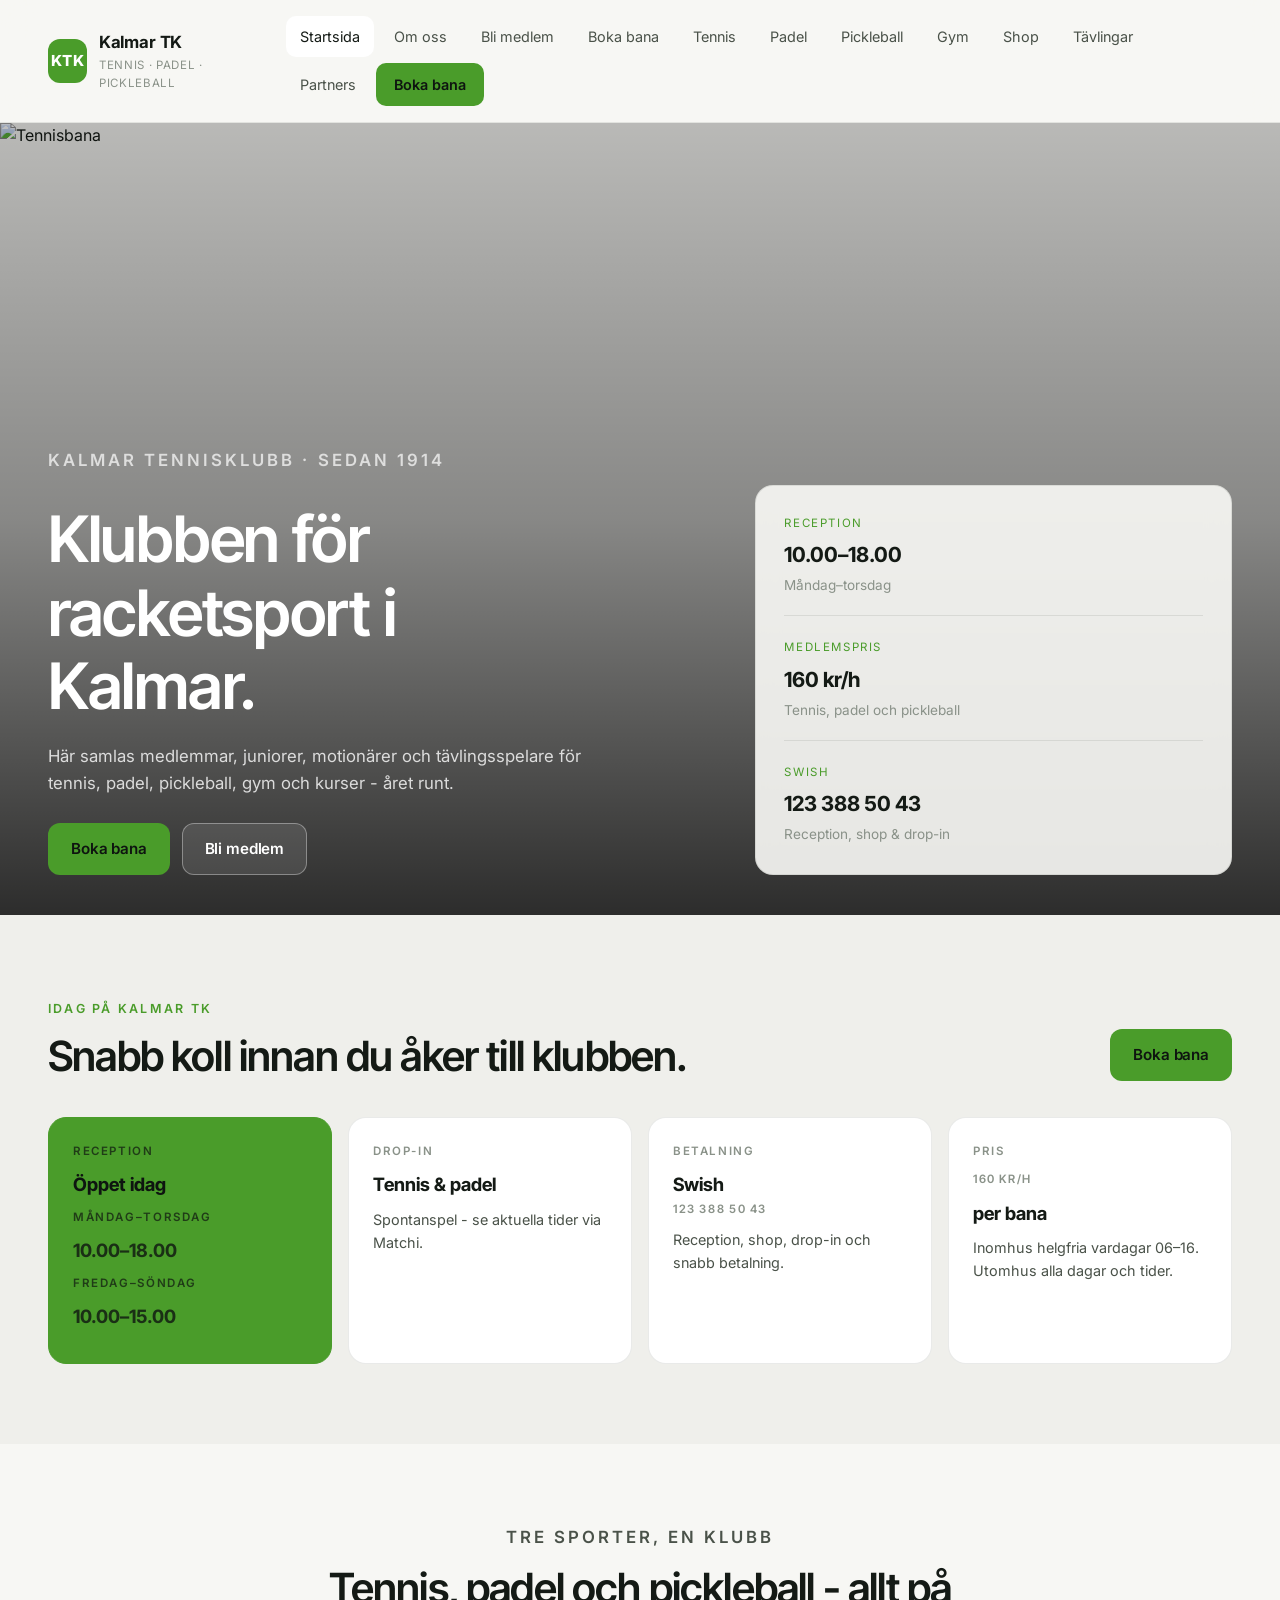
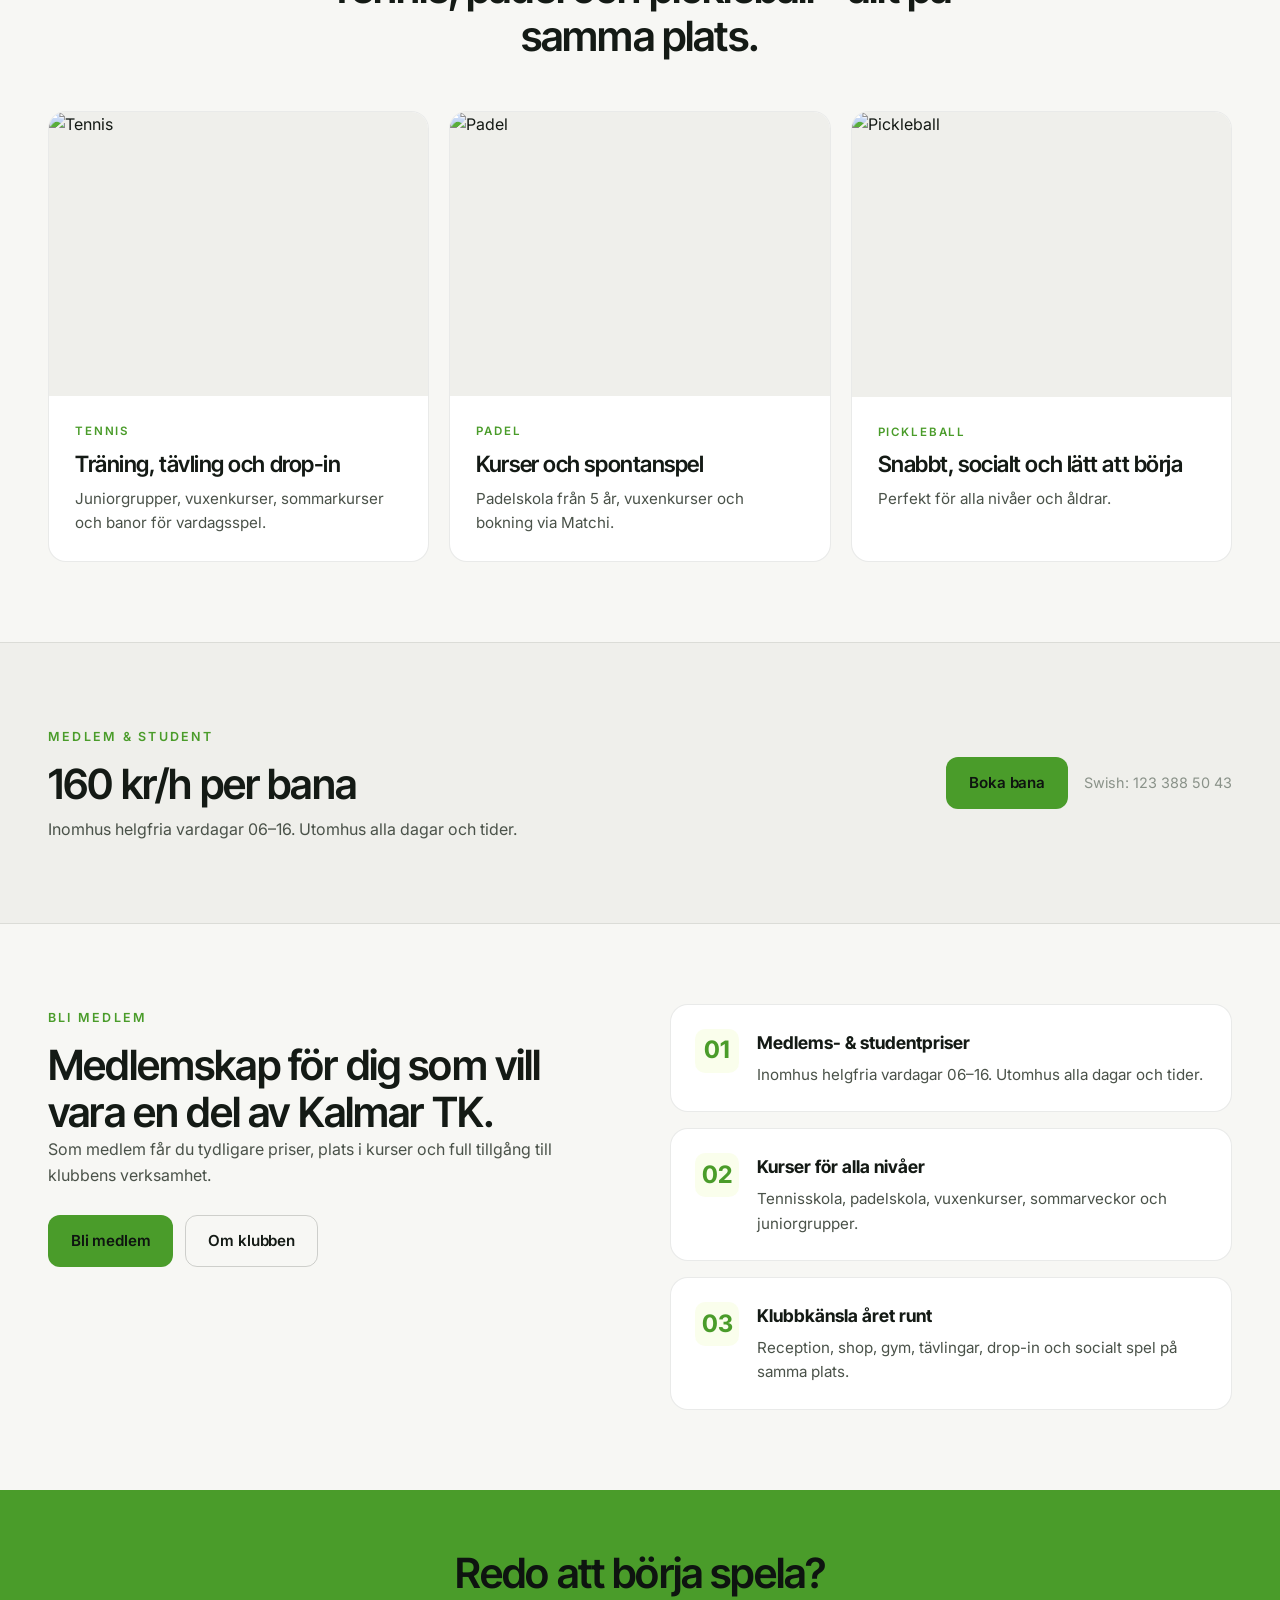
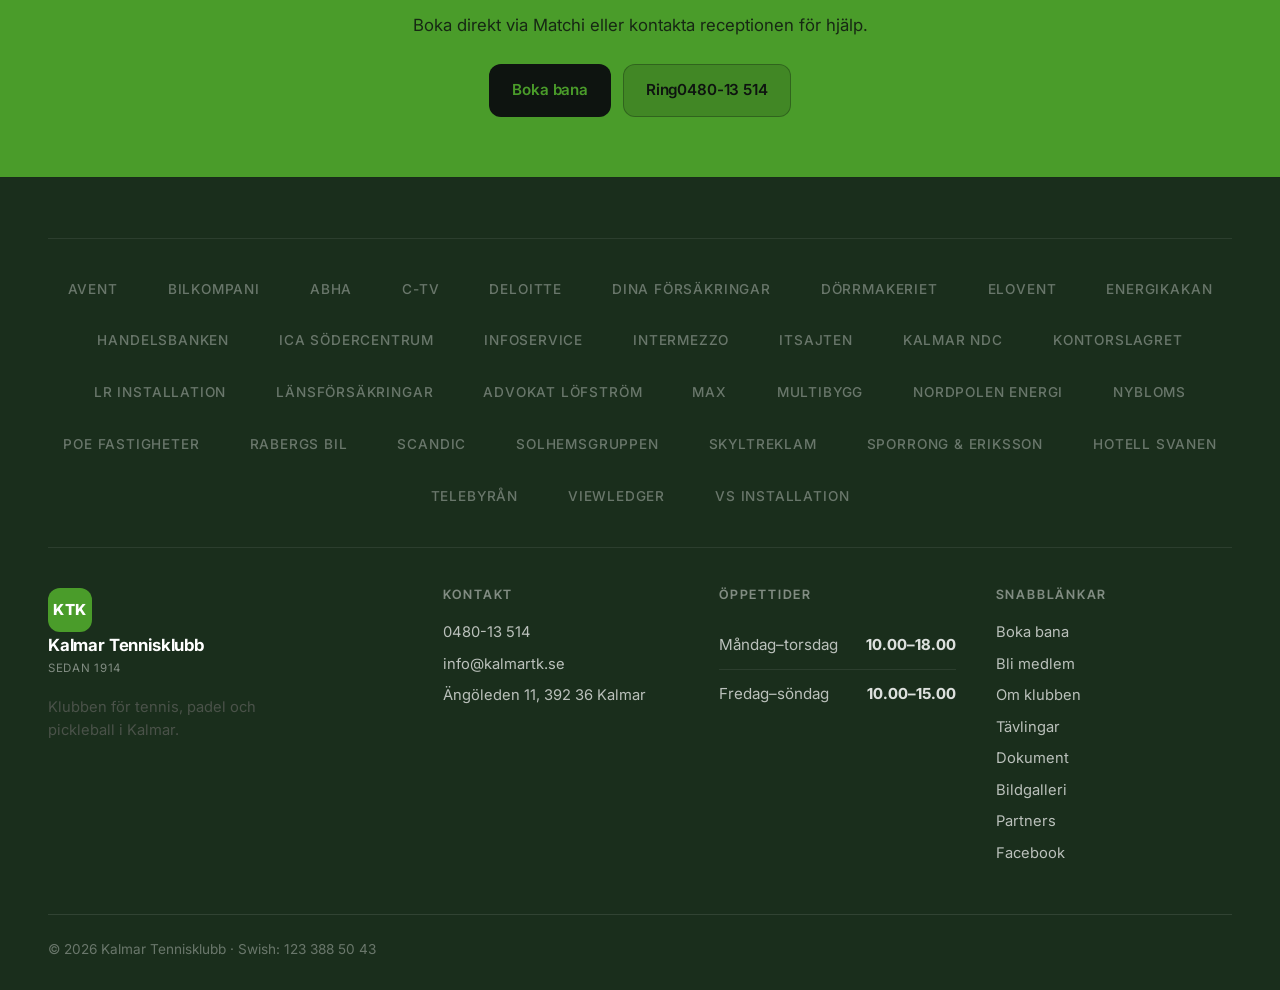
==== index.html @ 9f00d768 "Add files via upload" ====
<!doctype html>
<html lang="sv">
  <head>
    <meta charset="utf-8"/>
    <meta name="viewport" content="width=device-width,initial-scale=1"/>
    <title>Startsida | Kalmar Tennisklubb</title>
    <meta name="description" content="Kalmar Tennisklubb - tennis, padel, pickleball, gym och kurser i Kalmar."/>
    <link rel="preconnect" href="https://fonts.googleapis.com"/>
    <link rel="preconnect" href="https://fonts.gstatic.com" crossorigin/>
    <link href="https://fonts.googleapis.com/css2?family=Inter:wght@400;500;600;700&family=Inter+Tight:wght@500;600;700&display=swap" rel="stylesheet"/>
    <link rel="stylesheet" href="css/styles.css"/>
    <link rel="icon" type="image/svg+xml" href="favicon.svg"/>
    <meta name="theme-color" content="#f7f7f4"/>
    <meta property="og:type" content="website"/>
    <meta property="og:title" content="Startsida"/>
    <meta property="og:description" content="Kalmar Tennisklubb - tennis, padel, pickleball, gym och kurser i Kalmar."/>
    <meta property="og:image" content="og-image.png"/>
    <meta property="og:locale" content="sv_SE"/>
    <meta property="og:site_name" content="Kalmar Tennisklubb"/>
  </head>
  <body data-page="startsida">
    <header class="site-header">
      <a class="brand" href="index.html">
        <span class="brand-mark">KTK</span>
        <span><strong>Kalmar TK</strong><small>Tennis · Padel · Pickleball</small></span>
      </a>
      <button class="menu-button" type="button" aria-label="Öppna meny" aria-expanded="false" data-menu-button>
        <span></span><span></span>
      </button>
      <nav class="main-nav" data-nav>
        <a href="index.html" class="active">Startsida</a>
        <a href="om-oss.html">Om oss</a>
        <a href="bli-medlem.html">Bli medlem</a>
        <a href="boka-bana.html">Boka bana</a>
        <a href="tennis.html">Tennis</a>
        <a href="padel.html">Padel</a>
        <a href="pickleball.html">Pickleball</a>
        <a href="gym.html">Gym</a>
        <a href="shop.html">Shop</a>
        <a href="tavlingar.html">Tävlingar</a>
        <a href="partner.html">Partners</a>
        <a class="nav-cta" href="boka-bana.html">Boka bana</a>
      </nav>
    </header>
    <main>
      <section class="hero">
        <div class="hero-media" aria-hidden="true">
          <img data-hero-bild src="https://images.unsplash.com/photo-1622279457486-62dcc4a431d6?auto=format&fit=crop&w=1800&q=85" alt="Tennisbana"/>
        </div>
        <div class="hero-overlay"></div>
        <div class="hero-inner">
          <div class="hero-copy">
            <p class="eyebrow">Kalmar Tennisklubb · sedan 1914</p>
            <h1 data-hero-rubrik>Klubben för racketsport i Kalmar.</h1>
            <p data-hero-text>Här samlas medlemmar, juniorer, motionärer och tävlingsspelare för tennis, padel, pickleball, gym och kurser - året runt.</p>
            <div class="hero-actions">
              <a class="button primary" href="boka-bana.html">Boka bana</a>
              <a class="button secondary" href="bli-medlem.html">Bli medlem</a>
            </div>
          </div>
          <aside class="booking-panel" aria-label="Snabb information" data-infopaneler>
            <div><span class="panel-label">Reception</span><strong>10.00–18.00</strong><small>Måndag–torsdag</small></div>
            <div><span class="panel-label">Medlemspris</span><strong data-pris>160 kr/h</strong><small>Tennis, padel och pickleball</small></div>
            <div><span class="panel-label">Swish</span><strong data-swish>123 388 50 43</strong><small>Reception, shop &amp; drop-in</small></div>
          </aside>
        </div>
      </section>

      <section class="announcement" data-announcement>
        <span>Aktuellt</span>
        <strong data-announcement-text></strong>
      </section>

      <section class="today">
        <div class="today-inner">
          <div class="today-header">
            <div>
              <p class="eyebrow">Idag på Kalmar TK</p>
              <h2>Snabb koll innan du åker till klubben.</h2>
            </div>
            <a class="button primary" href="boka-bana.html">Boka bana</a>
          </div>
          <div class="today-grid">
            <article class="today-card strong">
              <span>Reception</span>
              <strong>Öppet idag</strong>
              <ul style="list-style:none;padding:0;margin:0;color:rgba(14,20,16,.8)" data-oppettider></ul>
            </article>
            <article class="today-card">
              <span>Drop-in</span>
              <strong>Tennis &amp; padel</strong>
              <p>Spontanspel - se aktuella tider via Matchi.</p>
            </article>
            <article class="today-card">
              <span>Betalning</span>
              <strong>Swish <span data-swish>123 388 50 43</span></strong>
              <p>Reception, shop, drop-in och snabb betalning.</p>
            </article>
            <article class="today-card">
              <span>Pris</span>
              <strong><span data-pris>160 kr/h</span> per bana</strong>
              <p data-pris-beskrivning>Inomhus helgfria vardagar 06–16.</p>
            </article>
          </div>
        </div>
      </section>

      <section>
        <div class="section-inner">
          <div class="section-heading" style="margin:0 auto 50px;text-align:center">
            <p class="eyebrow">Tre sporter, en klubb</p>
            <h2>Tennis, padel och pickleball - allt på samma plats.</h2>
          </div>
        </div>
        <div class="sports-grid">
          <a class="sport-card" href="tennis.html">
            <div class="sport-card-image"><img src="https://images.unsplash.com/photo-1595435934249-5df7ed86e1c0?auto=format&fit=crop&w=900&q=85" alt="Tennis"/></div>
            <div class="sport-card-body"><span>Tennis</span><h3>Träning, tävling och drop-in</h3><p>Juniorgrupper, vuxenkurser, sommarkurser och banor för vardagsspel.</p></div>
          </a>
          <a class="sport-card" href="padel.html">
            <div class="sport-card-image"><img src="https://images.unsplash.com/photo-1652363722833-5095aac4479e?auto=format&fit=crop&w=900&q=85" alt="Padel"/></div>
            <div class="sport-card-body"><span>Padel</span><h3>Kurser och spontanspel</h3><p>Padelskola från 5 år, vuxenkurser och bokning via Matchi.</p></div>
          </a>
          <a class="sport-card" href="pickleball.html">
            <div class="sport-card-image"><img src="https://images.unsplash.com/photo-1697469775498-1db6ed91d4f0?auto=format&fit=crop&w=900&q=85" alt="Pickleball"/></div>
            <div class="sport-card-body"><span>Pickleball</span><h3>Snabbt, socialt och lätt att börja</h3><p>Perfekt för alla nivåer och åldrar.</p></div>
          </a>
        </div>
      </section>

      <section class="prices">
        <div class="prices-inner">
          <div>
            <p class="eyebrow">Medlem &amp; student</p>
            <h2 style="margin-bottom:8px"><span data-pris>160 kr/h</span> per bana</h2>
            <p style="color:var(--ink-muted);margin:0" data-pris-beskrivning>Inomhus helgfria vardagar 06–16. Utomhus alla dagar och tider.</p>
          </div>
          <div class="price-actions">
            <a class="button primary" href="boka-bana.html">Boka bana</a>
            <span>Swish: <span data-swish>123 388 50 43</span></span>
          </div>
        </div>
      </section>

      <section>
        <div class="section-inner">
          <div class="two-col">
            <div>
              <p class="eyebrow">Bli medlem</p>
              <h2>Medlemskap för dig som vill vara en del av Kalmar TK.</h2>
              <p style="color:var(--ink-muted)">Som medlem får du tydligare priser, plats i kurser och full tillgång till klubbens verksamhet.</p>
              <div class="hero-actions">
                <a class="button primary" href="bli-medlem.html">Bli medlem</a>
                <a class="button outline" href="om-oss.html">Om klubben</a>
              </div>
            </div>
            <div class="benefit-list">
              <article><span>01</span><div><strong>Medlems- &amp; studentpriser</strong><p data-pris-beskrivning>160 kr/h per bana på utvalda tider.</p></div></article>
              <article><span>02</span><div><strong>Kurser för alla nivåer</strong><p>Tennisskola, padelskola, vuxenkurser, sommarveckor och juniorgrupper.</p></div></article>
              <article><span>03</span><div><strong>Klubbkänsla året runt</strong><p>Reception, shop, gym, tävlingar, drop-in och socialt spel på samma plats.</p></div></article>
            </div>
          </div>
        </div>
      </section>

      <section class="cta-strip">
        <div class="cta-strip-inner">
          <h2>Redo att börja spela?</h2>
          <p>Boka direkt via Matchi eller kontakta receptionen för hjälp.</p>
          <div class="hero-actions" style="justify-content:center">
            <a class="button dark" href="boka-bana.html">Boka bana</a>
            <a class="button" style="background:rgba(14,20,16,.15);color:#0e1410;border:1px solid rgba(14,20,16,.3)" href="tel:048013514">Ring <span data-telefon>0480-13 514</span></a>
          </div>
        </div>
      </section>
    </main>
    <footer class="footer">
      <div class="partners-strip"><span>Avent</span><span>Bilkompani</span><span>ABHA</span><span>C-TV</span>
<span>Deloitte</span><span>Dina Försäkringar</span><span>Dörrmakeriet</span><span>Elovent</span>
<span>Energikakan</span><span>Handelsbanken</span><span>ICA Södercentrum</span><span>Infoservice</span>
<span>Intermezzo</span><span>ITsajten</span><span>Kalmar NDC</span><span>Kontorslagret</span>
<span>LR Installation</span><span>Länsförsäkringar</span><span>Advokat Löfström</span><span>MAX</span>
<span>Multibygg</span><span>Nordpolen Energi</span><span>Nybloms</span><span>POE Fastigheter</span>
<span>Rabergs Bil</span><span>Scandic</span><span>Solhemsgruppen</span><span>Skyltreklam</span>
<span>Sporrong &amp; Eriksson</span><span>Hotell Svanen</span><span>Telebyrån</span>
<span>Viewledger</span><span>VS Installation</span></div>
      <div class="footer-inner">
        <div class="footer-col">
          <a class="brand" href="index.html" style="margin-bottom:18px">
            <span class="brand-mark">KTK</span>
            <span><strong>Kalmar Tennisklubb</strong><small>Sedan 1914</small></span>
          </a>
          <p style="color:var(--ink-muted);font-size:.92rem;max-width:30ch">Klubben för tennis, padel och pickleball i Kalmar.</p>
        </div>
        <div class="footer-col">
          <h4>Kontakt</h4>
          <a href="tel:048013514" data-telefon>0480-13 514</a>
          <a href="mailto:info@kalmartk.se" data-epost>info@kalmartk.se</a>
          <p data-adress>Ängöleden 11, 392 36 Kalmar</p>
        </div>
        <div class="footer-col">
          <h4>Öppettider</h4>
          <ul class="hours-list" data-oppettider style="list-style:none;padding:0;margin:0"></ul>
        </div>
        <div class="footer-col">
          <h4>Snabblänkar</h4>
          <a href="boka-bana.html">Boka bana</a>
          <a href="bli-medlem.html">Bli medlem</a>
          <a href="om-oss.html">Om klubben</a>
          <a href="tavlingar.html">Tävlingar</a>
          <a href="dokument.html">Dokument</a>
          <a href="galleri.html">Bildgalleri</a>
          <a href="partner.html">Partners</a>
          <a href="https://www.facebook.com/KalmarTennisklubb" target="_blank" rel="noreferrer">Facebook</a>
        </div>
      </div>
      <div class="footer-bottom">
        <span>© 2026 Kalmar Tennisklubb · Swish: <span data-swish>123 388 50 43</span></span>
      </div>
    </footer>
    <script src="js/script.js"></script>
  </body>
</html>
---- css/styles.css ----
/* =========================================================
   Kalmar Tennisklubb - Designpaket 2026
   Stilmall för alla sidor
   ========================================================= */

:root {
  --bg: #f7f7f4;
  --bg-elev: #efefeb;
  --bg-card: #ffffff;
  --ink: #141a15;
  --ink-muted: #4a5249;
  --ink-dim: #8a9289;
  --accent: #4a9c2a;
  --accent-dark: #3a7d1e;
  --line: rgba(20, 26, 21, 0.09);
  --line-strong: rgba(20, 26, 21, 0.18);
  --radius: 18px;
  --radius-sm: 12px;
  --shadow: 0 30px 60px -30px rgba(0, 0, 0, 0.6);
  --max: 1280px;
  --space: clamp(20px, 4vw, 48px);
  --font: "Inter", "Helvetica Neue", system-ui, -apple-system, sans-serif;
  --font-display: "Inter Tight", "Inter", system-ui, sans-serif;
}

* {
  box-sizing: border-box;
}

html {
  scroll-behavior: smooth;
}

body {
  margin: 0;
  background: var(--bg);
  color: var(--ink);
  font-family: var(--font);
  font-size: 16px;
  line-height: 1.6;
  -webkit-font-smoothing: antialiased;
}

img {
  max-width: 100%;
  display: block;
}

a {
  color: inherit;
  text-decoration: none;
}

h1, h2, h3, h4 {
  font-family: var(--font-display);
  font-weight: 600;
  letter-spacing: -0.02em;
  margin: 0;
  line-height: 1.15;
}

h1 { font-size: clamp(2.2rem, 5vw, 4rem); }
h2 { font-size: clamp(1.7rem, 3.5vw, 2.6rem); }
h3 { font-size: clamp(1.15rem, 2vw, 1.4rem); }

p { margin: 0 0 1em; }

.eyebrow {
  display: inline-block;
  font-size: 0.78rem;
  letter-spacing: 0.18em;
  text-transform: uppercase;
  color: var(--accent);
  margin: 0 0 14px;
  font-weight: 600;
}

.eyebrow.dark { color: var(--ink-muted); }

/* =========================================================
   HEADER / NAV
   ========================================================= */

.site-header {
  position: sticky;
  top: 0;
  z-index: 100;
  background: rgba(247, 247, 244, 0.92);
  backdrop-filter: blur(18px);
  -webkit-backdrop-filter: blur(18px);
  border-bottom: 1px solid var(--line);
  padding: 16px var(--space);
  display: flex;
  align-items: center;
  justify-content: space-between;
  gap: 24px;
}

.brand {
  display: flex;
  align-items: center;
  gap: 12px;
}

.brand-mark {
  width: 44px;
  height: 44px;
  display: grid;
  place-items: center;
  background: var(--accent);
  color: #ffffff;
  font-weight: 800;
  border-radius: 12px;
  font-size: 0.95rem;
  letter-spacing: 0.04em;
}

.brand strong {
  display: block;
  font-size: 1.05rem;
  font-weight: 700;
  letter-spacing: -0.01em;
}

.brand small {
  display: block;
  font-size: 0.72rem;
  color: var(--ink-dim);
  letter-spacing: 0.06em;
  text-transform: uppercase;
}

.main-nav {
  display: flex;
  align-items: center;
  gap: 6px;
  flex-wrap: wrap;
}

.main-nav a {
  padding: 9px 14px;
  font-size: 0.9rem;
  color: var(--ink-muted);
  border-radius: 10px;
  transition: all 0.15s ease;
  white-space: nowrap;
}

.main-nav a:hover {
  color: var(--ink);
  background: var(--bg-card);
}

.main-nav a.active {
  color: var(--ink);
  background: var(--bg-card);
}

.nav-cta {
  background: var(--accent) !important;
  color: #0e1410 !important;
  font-weight: 600;
  padding: 10px 18px !important;
}

.nav-cta:hover {
  background: var(--accent-dark) !important;
}

.menu-button {
  display: none;
  background: transparent;
  border: 1px solid var(--line-strong);
  border-radius: 10px;
  width: 44px;
  height: 44px;
  padding: 0;
  cursor: pointer;
  align-items: center;
  justify-content: center;
  flex-direction: column;
  gap: 5px;
}

.menu-button span {
  display: block;
  width: 20px;
  height: 2px;
  background: var(--ink);
  transition: transform 0.2s;
}

/* =========================================================
   BUTTONS
   ========================================================= */

.button {
  display: inline-flex;
  align-items: center;
  justify-content: center;
  padding: 13px 22px;
  border-radius: 12px;
  font-weight: 600;
  font-size: 0.95rem;
  border: 1px solid transparent;
  cursor: pointer;
  transition: all 0.15s ease;
  letter-spacing: -0.01em;
}

.button.primary {
  background: var(--accent);
  color: #0e1410;
}

.button.primary:hover {
  background: var(--accent-dark);
  transform: translateY(-1px);
}

.button.secondary {
  background: rgba(255, 255, 255, 0.06);
  border-color: var(--line-strong);
  color: var(--ink);
}

.button.secondary:hover {
  background: rgba(255, 255, 255, 0.1);
}

.button.dark {
  background: var(--ink);
  color: #fff;
}

.button.dark:hover {
  background: #333;
}

.button.outline {
  border-color: var(--line-strong);
  color: var(--ink);
}

.button.outline:hover {
  border-color: var(--ink);
}

/* =========================================================
   HERO (huvudbild för förstasidan)
   ========================================================= */

.hero {
  position: relative;
  min-height: 88vh;
  display: flex;
  align-items: flex-end;
  padding: 60px var(--space) 40px;
  overflow: hidden;
}

.hero-media {
  position: absolute;
  inset: 0;
  z-index: 0;
}

.hero-media img {
  width: 100%;
  height: 100%;
  object-fit: cover;
}

.hero-overlay {
  position: absolute;
  inset: 0;
  background: linear-gradient(
    180deg,
    rgba(0, 0, 0, 0.25) 0%,
    rgba(0, 0, 0, 0.45) 50%,
    rgba(0, 0, 0, 0.82) 100%
  );
  z-index: 1;
}

.hero-inner {
  position: relative;
  z-index: 2;
  max-width: var(--max);
  margin: 0 auto;
  width: 100%;
  display: grid;
  grid-template-columns: 1.4fr 1fr;
  gap: 40px;
  align-items: end;
}

.hero-copy h1 {
  margin: 14px 0 20px;
  max-width: 14ch;
  color: #fff;
}

.hero-copy p {
  color: rgba(255, 255, 255, 0.8);
  max-width: 50ch;
  font-size: 1.05rem;
}

.hero-copy .eyebrow {
  color: rgba(255, 255, 255, 0.7);
}

.hero-actions {
  display: flex;
  gap: 12px;
  margin-top: 26px;
  flex-wrap: wrap;
}

.hero .button.secondary {
  background: rgba(255, 255, 255, 0.1);
  border-color: rgba(255, 255, 255, 0.35);
  color: #fff;
}

.hero .button.secondary:hover {
  background: rgba(255, 255, 255, 0.18);
  border-color: rgba(255, 255, 255, 0.5);
}

.booking-panel {
  background: rgba(247, 247, 244, 0.92);
  backdrop-filter: blur(12px);
  border: 1px solid var(--line);
  border-radius: var(--radius);
  padding: 28px;
  display: grid;
  gap: 22px;
}

.booking-panel > div {
  border-bottom: 1px solid var(--line);
  padding-bottom: 18px;
}

.booking-panel > div:last-child {
  border-bottom: 0;
  padding-bottom: 0;
}

.panel-label {
  display: block;
  font-size: 0.72rem;
  letter-spacing: 0.14em;
  text-transform: uppercase;
  color: var(--accent);
  margin-bottom: 6px;
}

.booking-panel strong {
  display: block;
  font-size: 1.3rem;
  margin-bottom: 4px;
  font-family: var(--font-display);
}

.booking-panel small {
  display: block;
  color: var(--ink-dim);
  font-size: 0.85rem;
}

/* =========================================================
   PAGE-HERO (mindre hero för undersidor)
   ========================================================= */

.page-hero {
  padding: 80px var(--space) 60px;
  background: linear-gradient(180deg, var(--bg-elev) 0%, var(--bg) 100%);
  border-bottom: 1px solid var(--line);
}

.page-hero-inner {
  max-width: var(--max);
  margin: 0 auto;
}

.page-hero h1 {
  margin: 14px 0 18px;
  max-width: 18ch;
}

.page-hero p {
  color: var(--ink-muted);
  max-width: 60ch;
  font-size: 1.1rem;
}

/* =========================================================
   SECTIONS
   ========================================================= */

section {
  padding: 80px var(--space);
}

.section-inner {
  max-width: var(--max);
  margin: 0 auto;
}

.section-heading {
  max-width: 700px;
  margin-bottom: 50px;
}

.section-heading h2 {
  margin-bottom: 16px;
}

.section-heading p {
  color: var(--ink-muted);
  font-size: 1.05rem;
}

/* Announcement bar */
.announcement {
  background: var(--accent);
  color: #0e1410;
  padding: 18px var(--space);
  display: flex;
  align-items: center;
  justify-content: center;
  flex-wrap: wrap;
  gap: 16px;
  font-size: 0.95rem;
}

.announcement strong {
  font-weight: 700;
}

.announcement span {
  font-weight: 600;
  letter-spacing: 0.04em;
  text-transform: uppercase;
  font-size: 0.78rem;
  padding: 4px 10px;
  border-radius: 999px;
  border: 1px solid rgba(14, 20, 16, 0.25);
}

.announcement a {
  margin-left: auto;
  text-decoration: underline;
  font-weight: 600;
}

/* Today grid */
.today {
  background: var(--bg-elev);
}

.today-inner {
  max-width: var(--max);
  margin: 0 auto;
}

.today-header {
  display: flex;
  justify-content: space-between;
  align-items: flex-end;
  margin-bottom: 36px;
  gap: 20px;
  flex-wrap: wrap;
}

.today-grid {
  display: grid;
  grid-template-columns: repeat(auto-fit, minmax(230px, 1fr));
  gap: 16px;
}

.today-card {
  background: var(--bg-card);
  border: 1px solid var(--line);
  border-radius: var(--radius);
  padding: 24px;
}

.today-card.strong {
  background: var(--accent);
  color: #0e1410;
  border-color: var(--accent);
}

.today-card span {
  font-size: 0.72rem;
  letter-spacing: 0.14em;
  text-transform: uppercase;
  display: block;
  margin-bottom: 10px;
  color: var(--ink-dim);
  font-weight: 600;
}

.today-card.strong span { color: rgba(14, 20, 16, 0.7); }

.today-card strong {
  display: block;
  font-size: 1.15rem;
  font-family: var(--font-display);
  margin-bottom: 8px;
}

.today-card p {
  color: var(--ink-muted);
  font-size: 0.9rem;
  margin: 0;
}

.today-card.strong p { color: rgba(14, 20, 16, 0.75); }

/* =========================================================
   SPORTS GRID (Tennis/Padel/Pickleball)
   ========================================================= */

.sports-grid {
  max-width: var(--max);
  margin: 0 auto;
  display: grid;
  grid-template-columns: repeat(auto-fit, minmax(280px, 1fr));
  gap: 20px;
}

.sport-card {
  position: relative;
  border-radius: var(--radius);
  overflow: hidden;
  background: var(--bg-card);
  border: 1px solid var(--line);
  transition: transform 0.2s ease, border-color 0.2s ease;
  display: block;
}

.sport-card:hover {
  transform: translateY(-4px);
  border-color: var(--accent);
}

.sport-card-image {
  aspect-ratio: 4/3;
  background: var(--bg-elev);
  overflow: hidden;
}

.sport-card-image img {
  width: 100%;
  height: 100%;
  object-fit: cover;
  transition: transform 0.4s ease;
}

.sport-card:hover .sport-card-image img {
  transform: scale(1.05);
}

.sport-card-image.placeholder {
  display: grid;
  place-items: center;
  color: var(--ink-dim);
  font-size: 0.85rem;
  background: repeating-linear-gradient(
    45deg,
    var(--bg-card),
    var(--bg-card) 10px,
    var(--bg-elev) 10px,
    var(--bg-elev) 20px
  );
}

.sport-card-body {
  padding: 26px;
}

.sport-card-body span {
  font-size: 0.72rem;
  letter-spacing: 0.16em;
  text-transform: uppercase;
  color: var(--accent);
  font-weight: 600;
  display: block;
  margin-bottom: 10px;
}

.sport-card-body h3 {
  margin-bottom: 10px;
}

.sport-card-body p {
  color: var(--ink-muted);
  font-size: 0.95rem;
  margin: 0;
}

/* =========================================================
   MEMBERSHIP / ABOUT / GENERIC TWO-COL
   ========================================================= */

.two-col {
  display: grid;
  grid-template-columns: 1fr 1fr;
  gap: 60px;
  max-width: var(--max);
  margin: 0 auto;
  align-items: start;
}

.benefit-list {
  display: grid;
  gap: 16px;
}

.benefit-list article {
  background: var(--bg-card);
  border: 1px solid var(--line);
  border-radius: var(--radius);
  padding: 24px;
  display: grid;
  grid-template-columns: auto 1fr;
  gap: 18px;
  align-items: start;
}

.benefit-list article span {
  font-family: var(--font-display);
  font-size: 1.5rem;
  font-weight: 700;
  color: var(--accent);
  width: 44px;
  height: 44px;
  display: grid;
  place-items: center;
  background: rgba(201, 240, 74, 0.1);
  border-radius: 10px;
}

.benefit-list strong {
  display: block;
  font-size: 1.1rem;
  font-family: var(--font-display);
  margin-bottom: 6px;
}

.benefit-list p {
  margin: 0;
  color: var(--ink-muted);
  font-size: 0.95rem;
}

/* About facts */
.about-facts {
  display: grid;
  grid-template-columns: repeat(2, 1fr);
  gap: 1px;
  background: var(--line);
  border: 1px solid var(--line);
  border-radius: var(--radius);
  overflow: hidden;
}

.about-facts > div {
  background: var(--bg-card);
  padding: 22px;
}

.about-facts span {
  font-size: 0.72rem;
  letter-spacing: 0.14em;
  text-transform: uppercase;
  color: var(--ink-dim);
  display: block;
  margin-bottom: 6px;
  font-weight: 600;
}

.about-facts strong {
  display: block;
  font-size: 1.05rem;
  font-family: var(--font-display);
}

/* =========================================================
   PRICES / INFO STRIP
   ========================================================= */

.prices {
  background: var(--bg-elev);
  border-top: 1px solid var(--line);
  border-bottom: 1px solid var(--line);
}

.prices-inner {
  max-width: var(--max);
  margin: 0 auto;
  display: flex;
  justify-content: space-between;
  align-items: center;
  gap: 30px;
  flex-wrap: wrap;
}

.price-actions {
  display: flex;
  gap: 16px;
  align-items: center;
  flex-wrap: wrap;
}

.price-actions span {
  color: var(--ink-dim);
  font-size: 0.9rem;
}

/* =========================================================
   COURSES / CARDS
   ========================================================= */

.course-grid {
  display: grid;
  grid-template-columns: repeat(auto-fit, minmax(260px, 1fr));
  gap: 14px;
}

.course-card {
  background: var(--bg-card);
  border: 1px solid var(--line);
  border-radius: var(--radius);
  padding: 22px;
  display: block;
  transition: all 0.15s ease;
}

.course-card:hover {
  border-color: var(--accent);
  transform: translateY(-2px);
}

.course-card span {
  display: inline-block;
  font-size: 0.72rem;
  font-weight: 600;
  letter-spacing: 0.1em;
  text-transform: uppercase;
  padding: 4px 10px;
  border-radius: 999px;
  background: rgba(201, 240, 74, 0.12);
  color: var(--accent);
  margin-bottom: 14px;
}

.course-card strong {
  display: block;
  font-size: 1.05rem;
  font-family: var(--font-display);
  margin-bottom: 6px;
}

.course-card small {
  color: var(--ink-muted);
  font-size: 0.9rem;
}

.course-group {
  margin-bottom: 50px;
}

.course-group:last-child { margin-bottom: 0; }

.course-group-title {
  display: flex;
  align-items: center;
  gap: 14px;
  margin-bottom: 22px;
}

.course-group-title h3 {
  font-size: 1.3rem;
}

.course-group-title .badge {
  font-size: 0.72rem;
  letter-spacing: 0.12em;
  text-transform: uppercase;
  padding: 4px 10px;
  border-radius: 999px;
  background: var(--bg-card);
  color: var(--ink-muted);
  border: 1px solid var(--line);
}

/* =========================================================
   HOURS BOARD
   ========================================================= */

.hours-board {
  max-width: var(--max);
  margin: 0 auto;
  display: grid;
  grid-template-columns: 1.4fr 1fr 1fr;
  gap: 16px;
}

.hours-main, .hours-note {
  background: var(--bg-card);
  border: 1px solid var(--line);
  border-radius: var(--radius);
  padding: 28px;
}

.hours-note.highlight {
  background: var(--accent);
  color: #0e1410;
  border-color: var(--accent);
}

.hours-main span,
.hours-note span {
  font-size: 0.72rem;
  letter-spacing: 0.14em;
  text-transform: uppercase;
  display: block;
  margin-bottom: 14px;
  color: var(--ink-dim);
  font-weight: 600;
}

.hours-note.highlight span { color: rgba(14, 20, 16, 0.7); }

.hours-list {
  list-style: none;
  margin: 0;
  padding: 0;
}

.hours-list li {
  display: flex;
  justify-content: space-between;
  padding: 12px 0;
  border-bottom: 1px solid var(--line);
  font-size: 0.95rem;
}

.hours-list li:last-child { border-bottom: 0; }

.hours-list strong { font-family: var(--font-display); }

.footer .hours-list li {
  color: rgba(255, 255, 255, 0.7);
  border-bottom-color: rgba(255, 255, 255, 0.08);
}

.footer .hours-list strong {
  color: rgba(255, 255, 255, 0.85);
}

.hours-note h3 {
  margin-bottom: 10px;
}

.hours-note p {
  color: var(--ink-muted);
  font-size: 0.95rem;
  margin: 0;
}

.hours-note.highlight p { color: rgba(14, 20, 16, 0.8); }

/* =========================================================
   CONTACT
   ========================================================= */

.contact-grid {
  max-width: var(--max);
  margin: 0 auto;
  display: grid;
  grid-template-columns: 1.2fr 1fr;
  gap: 40px;
}

.contact-info {
  display: grid;
  gap: 20px;
}

.contact-card {
  background: var(--bg-card);
  border: 1px solid var(--line);
  border-radius: var(--radius);
  padding: 28px;
}

.contact-card span {
  font-size: 0.72rem;
  letter-spacing: 0.14em;
  text-transform: uppercase;
  color: var(--accent);
  display: block;
  margin-bottom: 10px;
  font-weight: 600;
}

.contact-card strong {
  display: block;
  font-size: 1.3rem;
  font-family: var(--font-display);
  margin-bottom: 6px;
}

.contact-card p {
  color: var(--ink-muted);
  margin: 0;
}

.contact-card a {
  color: var(--accent);
  text-decoration: none;
}

.contact-card a:hover { text-decoration: underline; }

.map-placeholder {
  background: var(--bg-card);
  border: 1px solid var(--line);
  border-radius: var(--radius);
  min-height: 100%;
  overflow: hidden;
}

.map-placeholder iframe {
  width: 100%;
  height: 100%;
  min-height: 400px;
  border: 0;
  display: block;
}

/* =========================================================
   GYM / SHOP HIGHLIGHTS
   ========================================================= */

.feature-list {
  display: grid;
  grid-template-columns: repeat(auto-fit, minmax(240px, 1fr));
  gap: 16px;
  max-width: var(--max);
  margin: 0 auto;
}

.feature-card {
  background: var(--bg-card);
  border: 1px solid var(--line);
  border-radius: var(--radius);
  padding: 28px;
}

.feature-card > span {
  width: 44px;
  height: 44px;
  background: rgba(201, 240, 74, 0.1);
  border-radius: 12px;
  display: grid;
  place-items: center;
  font-size: 1.3rem;
  margin-bottom: 18px;
}

.feature-card strong {
  display: block;
  font-size: 1.1rem;
  font-family: var(--font-display);
  margin-bottom: 8px;
}

.feature-card p {
  color: var(--ink-muted);
  font-size: 0.95rem;
  margin: 0;
}

/* =========================================================
   CTA STRIP
   ========================================================= */

.cta-strip {
  background: var(--accent);
  color: #0e1410;
  padding: 60px var(--space);
  text-align: center;
}

.cta-strip-inner {
  max-width: 700px;
  margin: 0 auto;
}

.cta-strip h2 {
  margin-bottom: 14px;
}

.cta-strip p {
  font-size: 1.05rem;
  margin-bottom: 26px;
  opacity: 0.85;
}

.cta-strip .button.dark {
  background: #0e1410;
  color: var(--accent);
}

.cta-strip .button.dark:hover {
  background: #000;
}

/* =========================================================
   FOOTER
   ========================================================= */

.footer {
  background: #1a2e1c;
  border-top: 1px solid var(--line);
  padding: 60px var(--space) 30px;
  color: rgba(255, 255, 255, 0.85);
}

.footer-inner {
  max-width: var(--max);
  margin: 0 auto;
  display: grid;
  grid-template-columns: 1.5fr 1fr 1fr 1fr;
  gap: 40px;
  margin-bottom: 40px;
}

.footer-col h4 {
  font-size: 0.8rem;
  letter-spacing: 0.14em;
  text-transform: uppercase;
  color: rgba(255, 255, 255, 0.45);
  margin-bottom: 18px;
  font-weight: 600;
}

.footer-col a,
.footer-col p {
  display: block;
  color: rgba(255, 255, 255, 0.7);
  font-size: 0.92rem;
  margin-bottom: 8px;
  transition: color 0.15s;
}

.footer-col a:hover { color: var(--accent); }

.footer-bottom {
  border-top: 1px solid rgba(255, 255, 255, 0.1);
  padding-top: 24px;
  max-width: var(--max);
  margin: 0 auto;
  display: flex;
  justify-content: space-between;
  align-items: center;
  flex-wrap: wrap;
  gap: 14px;
  color: rgba(255, 255, 255, 0.35);
  font-size: 0.85rem;
}

.partners-strip {
  max-width: var(--max);
  margin: 0 auto;
  padding: 40px 0;
  border-top: 1px solid rgba(255, 255, 255, 0.08);
  border-bottom: 1px solid rgba(255, 255, 255, 0.08);
  display: flex;
  flex-wrap: wrap;
  justify-content: center;
  gap: 30px 50px;
  margin-bottom: 40px;
}

.partners-strip span {
  font-size: 0.85rem;
  letter-spacing: 0.06em;
  color: rgba(255, 255, 255, 0.35);
  text-transform: uppercase;
  font-weight: 500;
}

.footer .brand strong {
  color: #fff;
}

.footer .brand small {
  color: rgba(255, 255, 255, 0.45);
}

/* =========================================================
   PLACEHOLDER (för bilder kunden ska lägga in)
   ========================================================= */

.placeholder-image {
  aspect-ratio: 16/10;
  background: repeating-linear-gradient(
    45deg,
    var(--bg-card),
    var(--bg-card) 10px,
    var(--bg-elev) 10px,
    var(--bg-elev) 20px
  );
  border: 1px dashed var(--line-strong);
  border-radius: var(--radius);
  display: grid;
  place-items: center;
  color: var(--ink-dim);
  font-size: 0.85rem;
  letter-spacing: 0.08em;
  text-transform: uppercase;
  font-weight: 500;
}

.placeholder-image::before {
  content: "📷  Lägg in bild här";
}

/* =========================================================
   RESPONSIV
   ========================================================= */

@media (max-width: 980px) {
  .hero-inner {
    grid-template-columns: 1fr;
  }

  .two-col {
    grid-template-columns: 1fr;
    gap: 40px;
  }

  .hours-board {
    grid-template-columns: 1fr;
  }

  .contact-grid {
    grid-template-columns: 1fr;
  }

  .footer-inner {
    grid-template-columns: 1fr 1fr;
  }
}

@media (max-width: 760px) {
  .menu-button {
    display: flex;
  }

  .main-nav {
    display: none;
    position: absolute;
    top: 100%;
    left: 0;
    right: 0;
    background: var(--bg-elev);
    border-bottom: 1px solid var(--line);
    flex-direction: column;
    align-items: stretch;
    padding: 14px var(--space);
    gap: 4px;
  }

  .main-nav.open {
    display: flex;
  }

  .main-nav a {
    padding: 12px 14px;
  }

  .hero {
    min-height: 70vh;
    padding: 40px var(--space) 30px;
  }

  section {
    padding: 60px var(--space);
  }

  .prices-inner {
    flex-direction: column;
    align-items: flex-start;
  }

  .today-header {
    flex-direction: column;
    align-items: flex-start;
  }

  .footer-inner {
    grid-template-columns: 1fr;
  }

  .about-facts {
    grid-template-columns: 1fr;
  }
}

@media (max-width: 480px) {
  .hero-actions {
    flex-direction: column;
    align-items: stretch;
  }

  .button { width: 100%; }
}

/* =========================================================
   EVENTS / TÄVLINGAR
   ========================================================= */

.event-list {
  display: grid;
  gap: 20px;
  max-width: var(--max);
  margin: 0 auto;
}

.event-card {
  background: var(--bg-card);
  border: 1px solid var(--line);
  border-radius: var(--radius);
  overflow: hidden;
  display: grid;
  grid-template-columns: 1fr;
}

.event-card.has-image {
  grid-template-columns: 280px 1fr;
}

.event-card-image {
  aspect-ratio: 4/3;
  overflow: hidden;
  background: var(--bg-elev);
}

.event-card-image img {
  width: 100%;
  height: 100%;
  object-fit: cover;
}

.event-card-body {
  padding: 28px;
}

.event-card-meta {
  display: flex;
  gap: 10px;
  align-items: center;
  margin-bottom: 14px;
  flex-wrap: wrap;
}

.event-badge {
  font-size: 0.72rem;
  font-weight: 600;
  letter-spacing: 0.1em;
  text-transform: uppercase;
  padding: 4px 10px;
  border-radius: 999px;
  background: rgba(74, 156, 42, 0.12);
  color: var(--accent);
}

.event-date {
  font-size: 0.88rem;
  color: var(--ink-dim);
}

.event-card-body h3 {
  margin-bottom: 10px;
}

.event-card-body p {
  color: var(--ink-muted);
  font-size: 0.95rem;
  margin: 0 0 16px;
}

.event-card-body .button {
  padding: 10px 18px;
  font-size: 0.88rem;
}

/* =========================================================
   DOCUMENTS / DOKUMENT
   ========================================================= */

.document-list {
  display: grid;
  gap: 12px;
  max-width: var(--max);
  margin: 0 auto;
}

.document-card {
  background: var(--bg-card);
  border: 1px solid var(--line);
  border-radius: var(--radius);
  padding: 22px 28px;
  display: flex;
  align-items: center;
  gap: 18px;
  transition: all 0.15s ease;
  text-decoration: none;
}

.document-card:hover {
  border-color: var(--accent);
  transform: translateY(-2px);
}

.document-icon {
  width: 44px;
  height: 44px;
  background: rgba(74, 156, 42, 0.1);
  border-radius: 12px;
  display: grid;
  place-items: center;
  font-size: 1.3rem;
  flex-shrink: 0;
}

.document-info {
  flex: 1;
  min-width: 0;
}

.document-info strong {
  display: block;
  font-family: var(--font-display);
  font-size: 1.05rem;
  margin-bottom: 4px;
}

.document-info small {
  color: var(--ink-dim);
  font-size: 0.85rem;
}

.document-action {
  font-size: 0.85rem;
  color: var(--accent);
  font-weight: 600;
  white-space: nowrap;
}

/* =========================================================
   GALLERY / BILDGALLERI
   ========================================================= */

.gallery-grid {
  display: grid;
  grid-template-columns: repeat(auto-fill, minmax(280px, 1fr));
  gap: 16px;
  max-width: var(--max);
  margin: 0 auto;
}

.gallery-item {
  border-radius: var(--radius);
  overflow: hidden;
  background: var(--bg-card);
  border: 1px solid var(--line);
}

.gallery-item img {
  width: 100%;
  aspect-ratio: 4/3;
  object-fit: cover;
  display: block;
  transition: transform 0.3s ease;
}

.gallery-item:hover img {
  transform: scale(1.03);
}

.gallery-item figcaption {
  padding: 14px 18px;
  font-size: 0.9rem;
  color: var(--ink-muted);
}

@media (max-width: 760px) {
  .event-card.has-image {
    grid-template-columns: 1fr;
  }
}

/* =========================================================
   PARTNERS / SPONSORER PAGE
   ========================================================= */

.partner-paket-grid {
  display: grid;
  grid-template-columns: repeat(auto-fit, minmax(260px, 1fr));
  gap: 20px;
  max-width: var(--max);
  margin: 0 auto;
}

.partner-paket-card {
  background: var(--bg-card);
  border: 1px solid var(--line);
  border-radius: var(--radius);
  padding: 32px 28px;
  text-align: center;
}

.partner-paket-card.tier-guld {
  border-top: 4px solid #d4a017;
}

.partner-paket-card.tier-silver {
  border-top: 4px solid #b0b5b9;
}

.partner-paket-card.tier-brons {
  border-top: 4px solid #b08050;
}

.partner-paket-card h3 {
  margin: 0 0 8px;
}

.partner-paket-card .pris {
  font-size: 0.95rem;
  color: var(--accent);
  font-weight: 600;
  margin-bottom: 14px;
}

.partner-paket-card p {
  color: var(--ink-muted);
  font-size: 0.95rem;
  margin: 0;
}

.partner-tier-block {
  margin-bottom: 48px;
}

.partner-tier-block:last-child {
  margin-bottom: 0;
}

.partner-tier-label {
  text-align: center;
  font-family: var(--font-display);
  font-weight: 600;
  font-size: 1.1rem;
  letter-spacing: 0.05em;
  margin-bottom: 20px;
  color: var(--ink);
  position: relative;
  display: flex;
  align-items: center;
  gap: 16px;
}

.partner-tier-label::before,
.partner-tier-label::after {
  content: '';
  flex: 1;
  height: 1px;
  background: var(--line);
}

.partner-tier-label.tier-guld { color: #b8860b; }
.partner-tier-label.tier-silver { color: #8a8f93; }
.partner-tier-label.tier-brons { color: #8b5a2b; }

.partner-grid {
  display: grid;
  grid-template-columns: repeat(auto-fill, minmax(180px, 1fr));
  gap: 16px;
  max-width: var(--max);
  margin: 0 auto;
}

.partner-grid.guld {
  grid-template-columns: repeat(auto-fill, minmax(220px, 1fr));
}

.partner-grid.silver {
  grid-template-columns: repeat(auto-fill, minmax(180px, 1fr));
}

.partner-grid.brons,
.partner-grid.ovrig {
  grid-template-columns: repeat(auto-fill, minmax(140px, 1fr));
}

.partner-card {
  background: var(--bg-card);
  border: 1px solid var(--line);
  border-radius: var(--radius);
  aspect-ratio: 3/2;
  display: grid;
  place-items: center;
  padding: 20px;
  transition: all 0.15s ease;
  text-decoration: none;
}

.partner-card:hover {
  border-color: var(--accent);
  transform: translateY(-2px);
  box-shadow: 0 8px 24px rgba(0, 0, 0, 0.06);
}

.partner-card img {
  max-width: 100%;
  max-height: 100%;
  object-fit: contain;
  display: block;
}

.partner-card-text {
  font-family: var(--font-display);
  font-weight: 600;
  font-size: 1.05rem;
  color: var(--ink);
  text-align: center;
}

.partner-grid.brons .partner-card,
.partner-grid.ovrig .partner-card {
  aspect-ratio: 2/1;
  padding: 14px;
}

/* =========================================================
   MAP LINK (replaces map iframe)
   ========================================================= */

.map-link {
  display: flex;
  align-items: center;
  gap: 24px;
  background: var(--bg-card);
  border: 1px solid var(--line);
  border-radius: var(--radius);
  padding: 32px 28px;
  min-height: 400px;
  text-decoration: none;
  transition: all 0.2s ease;
  background-image: linear-gradient(135deg, rgba(74, 156, 42, 0.04), rgba(74, 156, 42, 0.0));
}

.map-link:hover {
  border-color: var(--accent);
  transform: translateY(-2px);
  box-shadow: 0 12px 32px rgba(0, 0, 0, 0.08);
}

.map-link-icon {
  font-size: 3.5rem;
  flex-shrink: 0;
  filter: drop-shadow(0 4px 8px rgba(0, 0, 0, 0.1));
}

.map-link-text {
  display: flex;
  flex-direction: column;
  gap: 6px;
}

.map-link-text strong {
  font-family: var(--font-display);
  font-size: 1.4rem;
  color: var(--ink);
}

.map-link-text span {
  color: var(--ink-muted);
  font-size: 1rem;
}

.map-link-text em {
  font-style: normal;
  color: var(--accent);
  font-weight: 600;
  font-size: 0.9rem;
  margin-top: 8px;
}

@media (max-width: 600px) {
  .map-link {
    flex-direction: column;
    text-align: center;
    min-height: auto;
    padding: 36px 24px;
  }
}
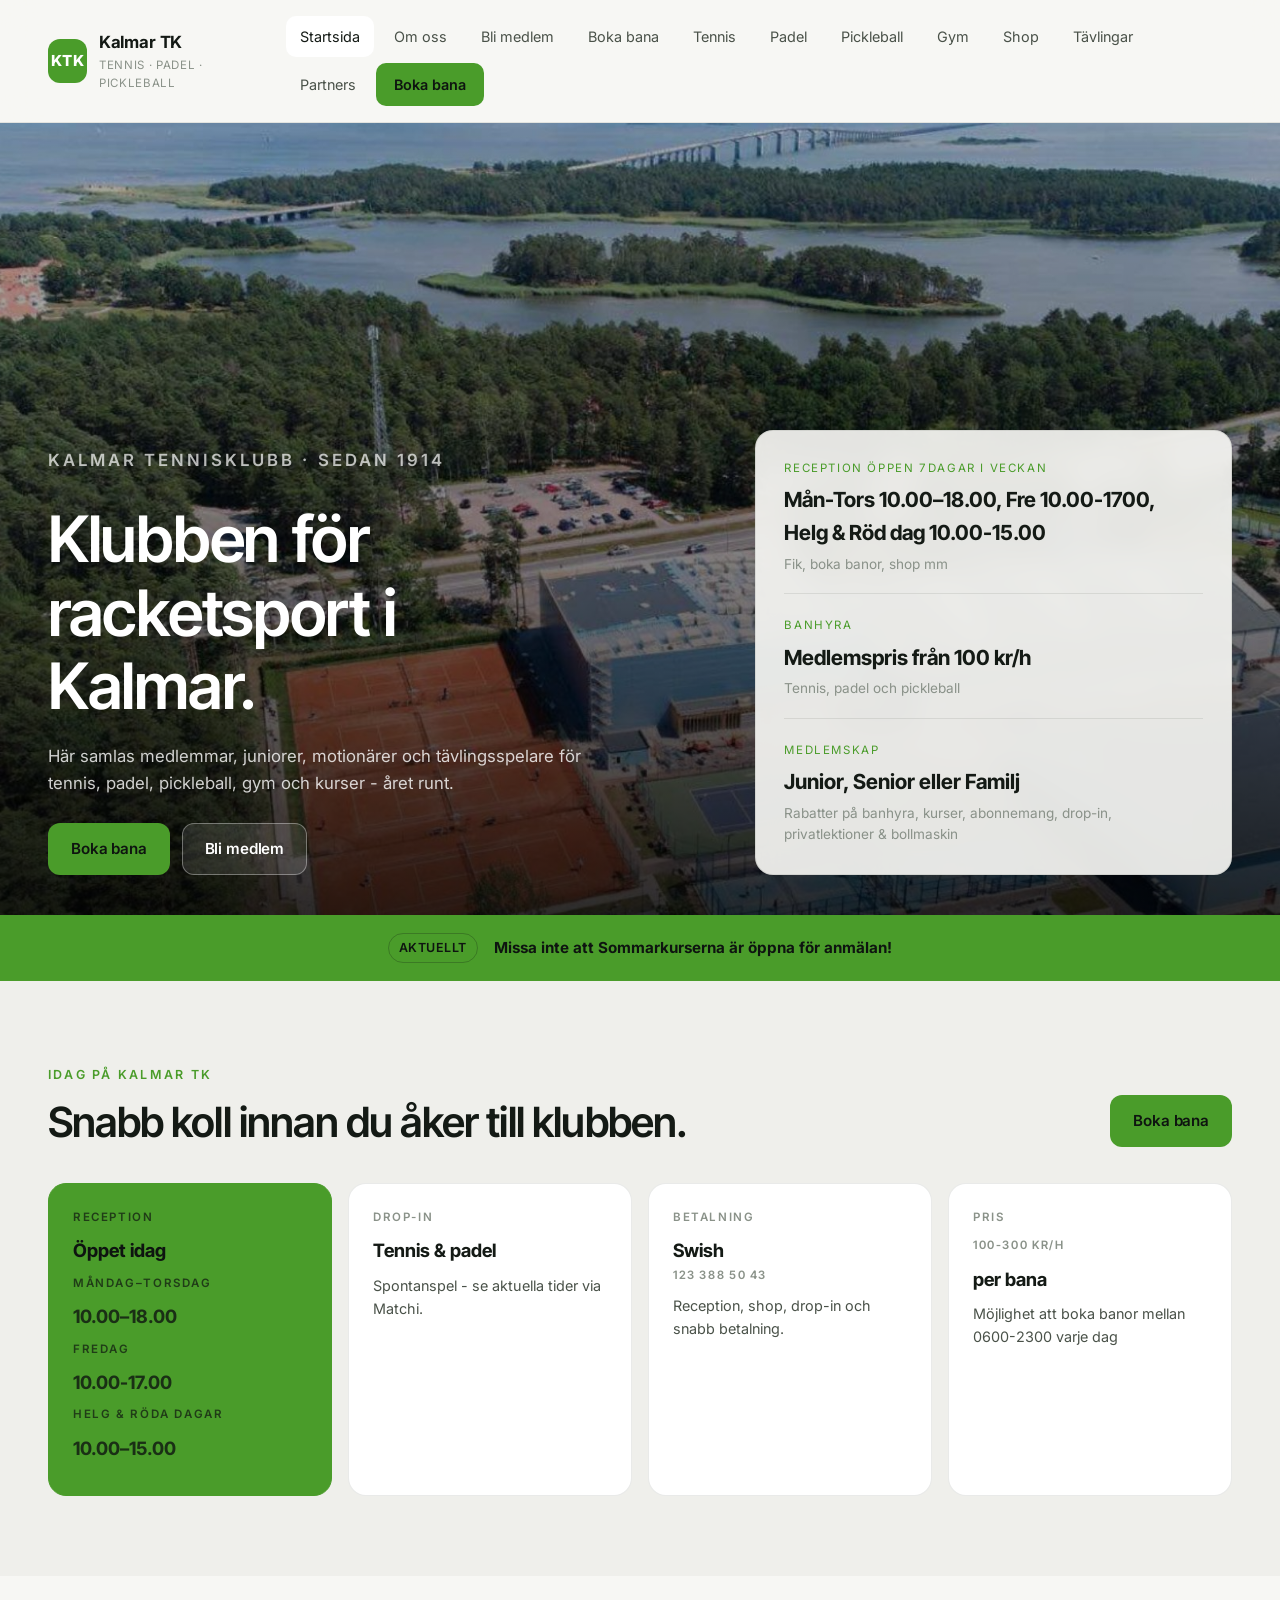
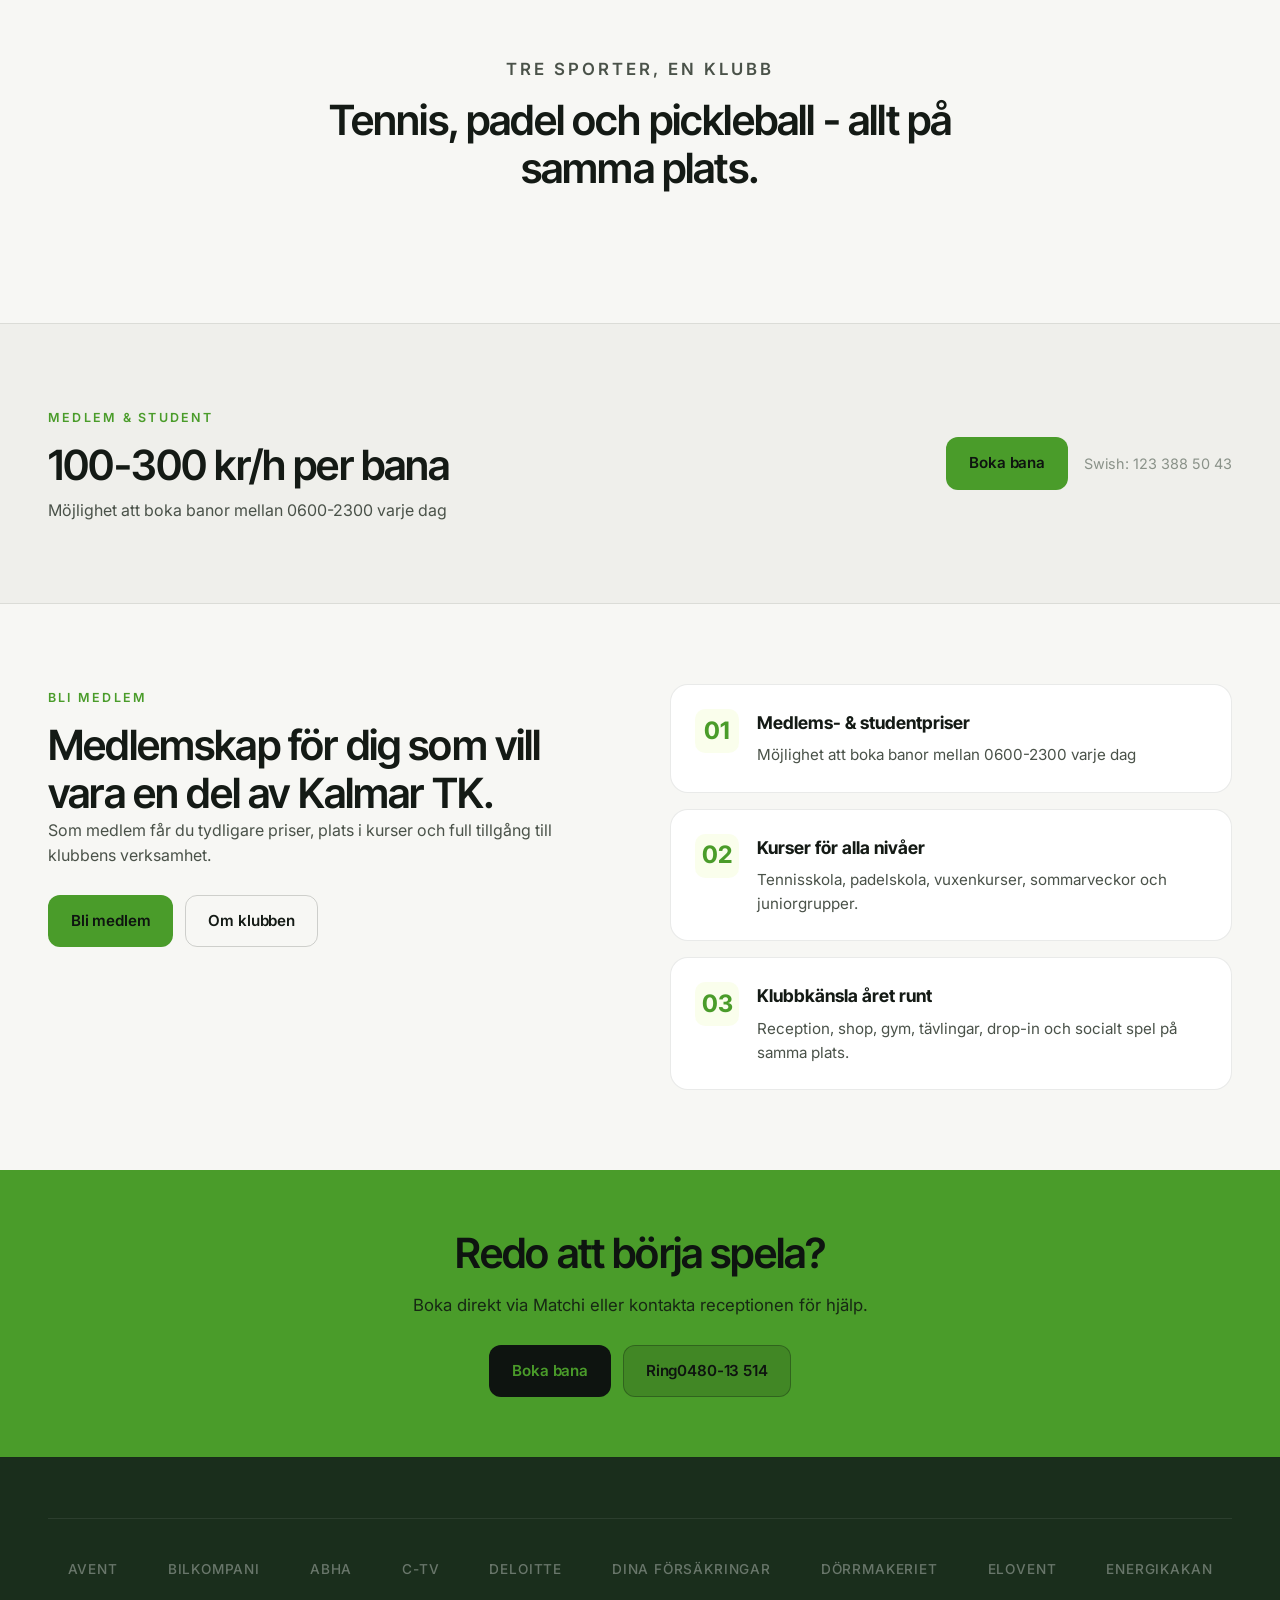
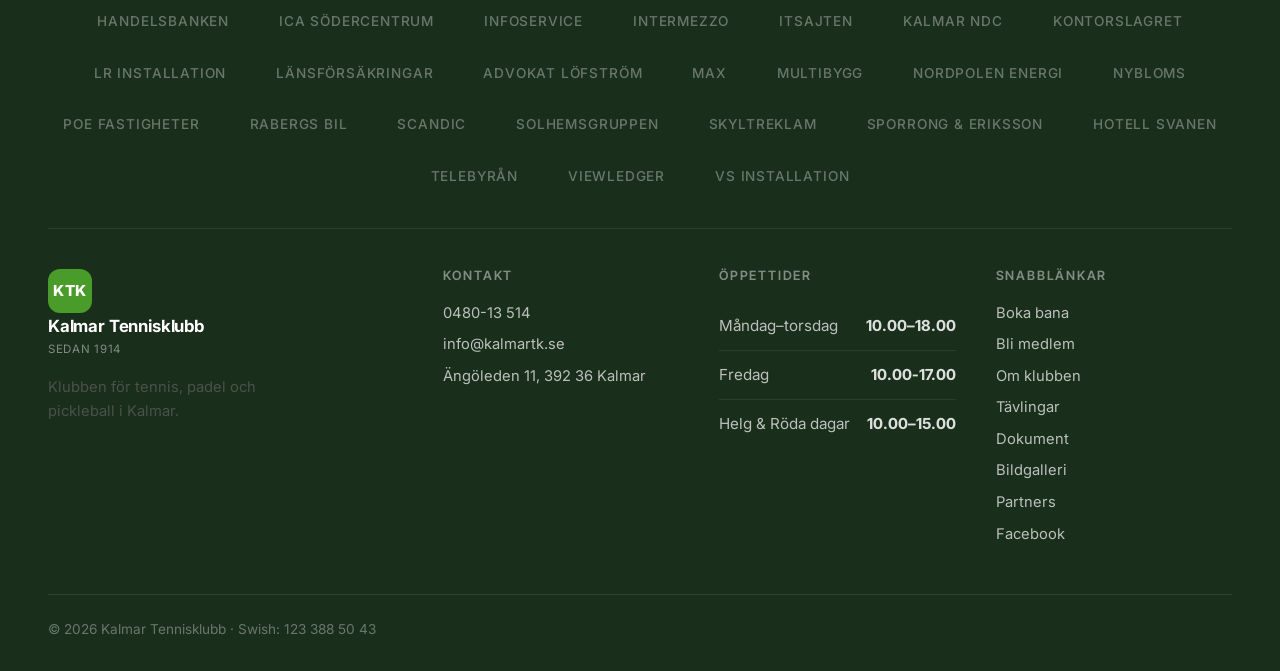
==== commit 87823f49: "Add files via upload Design uppdatering" ====
--- a/index.html
+++ b/index.html
@@ -45,7 +45,7 @@
     <main>
       <section class="hero">
         <div class="hero-media" aria-hidden="true">
-          <img data-hero-bild src="https://images.unsplash.com/photo-1622279457486-62dcc4a431d6?auto=format&fit=crop&w=1800&q=85" alt="Tennisbana"/>
+          <img data-hero-bild src="images/sport/hero.svg" alt="Kalmar Tennisklubb"/>
         </div>
         <div class="hero-overlay"></div>
         <div class="hero-inner">
@@ -112,20 +112,7 @@
             <h2>Tennis, padel och pickleball - allt på samma plats.</h2>
           </div>
         </div>
-        <div class="sports-grid">
-          <a class="sport-card" href="tennis.html">
-            <div class="sport-card-image"><img src="https://images.unsplash.com/photo-1595435934249-5df7ed86e1c0?auto=format&fit=crop&w=900&q=85" alt="Tennis"/></div>
-            <div class="sport-card-body"><span>Tennis</span><h3>Träning, tävling och drop-in</h3><p>Juniorgrupper, vuxenkurser, sommarkurser och banor för vardagsspel.</p></div>
-          </a>
-          <a class="sport-card" href="padel.html">
-            <div class="sport-card-image"><img src="https://images.unsplash.com/photo-1652363722833-5095aac4479e?auto=format&fit=crop&w=900&q=85" alt="Padel"/></div>
-            <div class="sport-card-body"><span>Padel</span><h3>Kurser och spontanspel</h3><p>Padelskola från 5 år, vuxenkurser och bokning via Matchi.</p></div>
-          </a>
-          <a class="sport-card" href="pickleball.html">
-            <div class="sport-card-image"><img src="https://images.unsplash.com/photo-1697469775498-1db6ed91d4f0?auto=format&fit=crop&w=900&q=85" alt="Pickleball"/></div>
-            <div class="sport-card-body"><span>Pickleball</span><h3>Snabbt, socialt och lätt att börja</h3><p>Perfekt för alla nivåer och åldrar.</p></div>
-          </a>
-        </div>
+        <div class="sports-grid" data-sportkort></div>
       </section>
 
       <section class="prices">
@@ -175,7 +162,7 @@
       </section>
     </main>
     <footer class="footer">
-      <div class="partners-strip"><span>Avent</span><span>Bilkompani</span><span>ABHA</span><span>C-TV</span>
+      <div class="partners-strip" data-partner-strip><span>Avent</span><span>Bilkompani</span><span>ABHA</span><span>C-TV</span>
 <span>Deloitte</span><span>Dina Försäkringar</span><span>Dörrmakeriet</span><span>Elovent</span>
 <span>Energikakan</span><span>Handelsbanken</span><span>ICA Södercentrum</span><span>Infoservice</span>
 <span>Intermezzo</span><span>ITsajten</span><span>Kalmar NDC</span><span>Kontorslagret</span>
@@ -219,5 +206,18 @@
       </div>
     </footer>
     <script src="js/script.js"></script>
+    <script src="https://identity.netlify.com/v1/netlify-identity-widget.js"></script>
+    <script>
+      // Skickar inbjudna/inloggade användare vidare till redigeringsverktyget
+      if (window.netlifyIdentity) {
+        window.netlifyIdentity.on('init', user => {
+          if (!user) {
+            window.netlifyIdentity.on('login', () => {
+              document.location.href = '/admin/';
+            });
+          }
+        });
+      }
+    </script>
   </body>
 </html>
